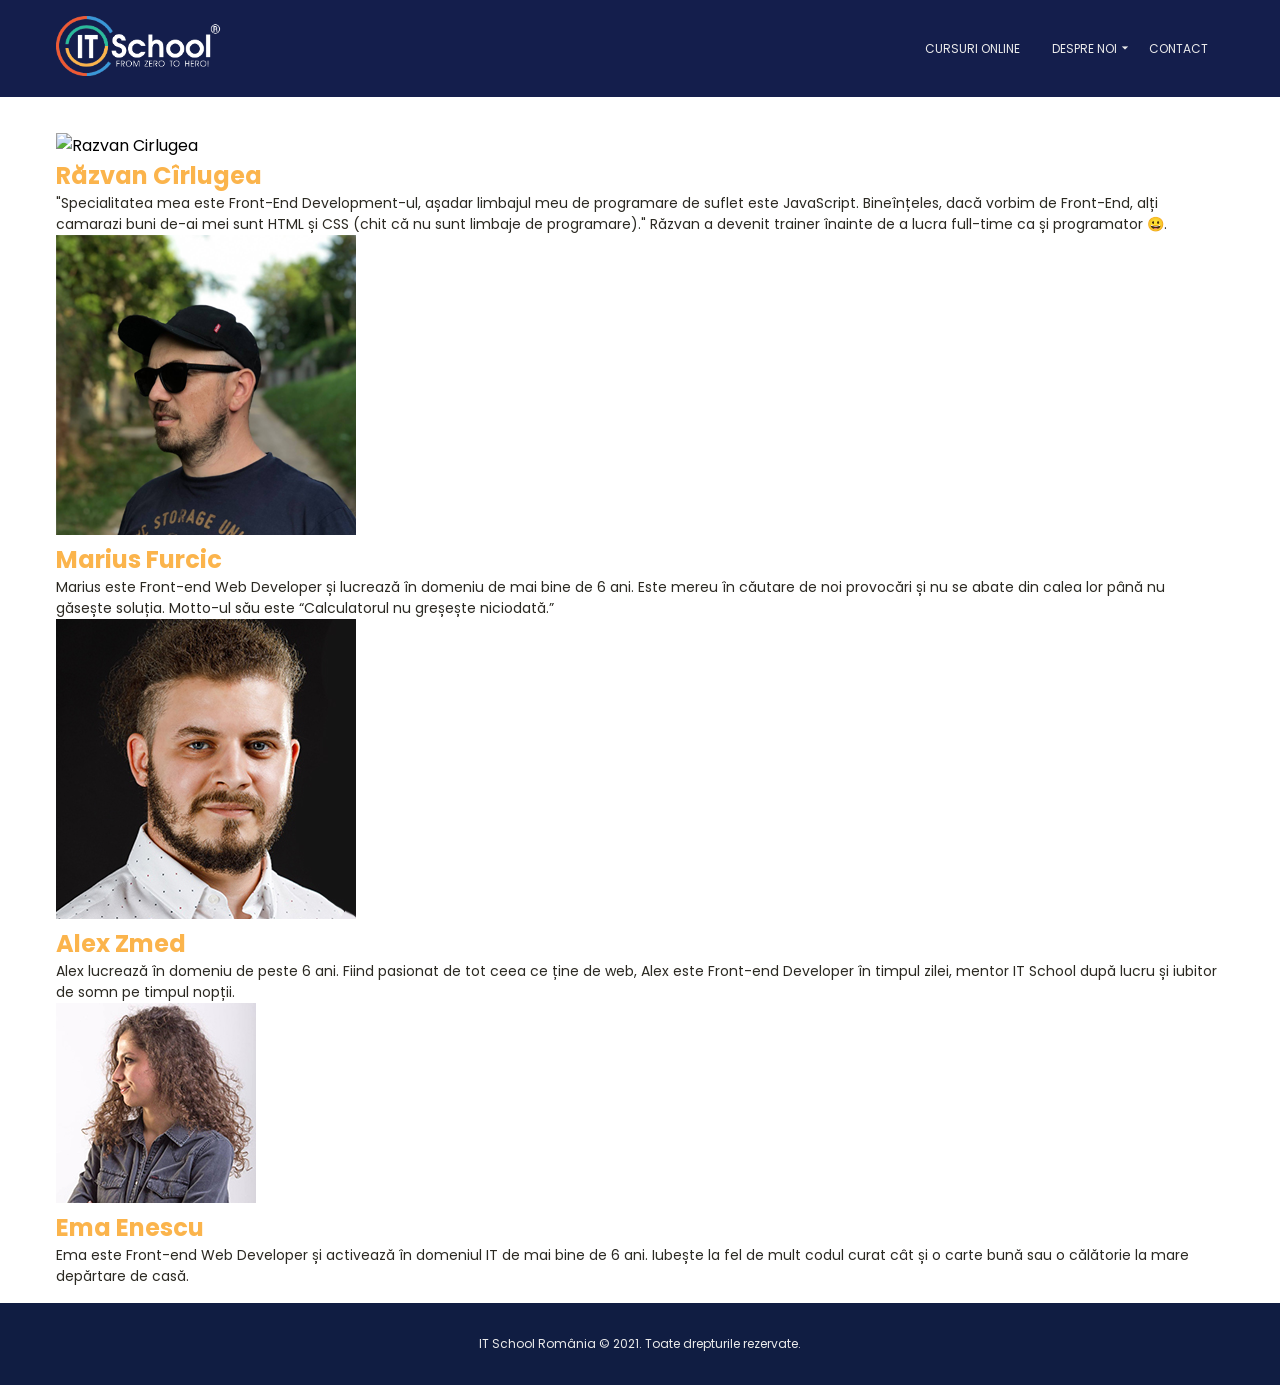
==== pages/about.html @ 5b43c2b0 "Add files via upload" ====
<!DOCTYPE html>
<html lang="en">
  <head>
    <meta charset="UTF-8" />
    <meta http-equiv="X-UA-Compatible" content="IE=edge" />
    <meta name="viewport" content="width=device-width, initial-scale=1.0" />
    <!-- Adaugam metatag-urile pentru Google -->
    <title>Clonă IT School</title>
    <meta name="description" content="O replică a site-ului itschool.ro" />
    <!-- Includem font-urile prima oara -->
    <link rel="preconnect" href="https://fonts.googleapis.com" />
    <link rel="preconnect" href="https://fonts.gstatic.com" crossorigin />
    <link
      href="https://fonts.googleapis.com/css2?family=Poppins:ital,wght@0,400;0,700;1,400&display=swap"
      rel="stylesheet"
    />
    <!-- Pentru iconite -->
    <link
      href="https://fonts.googleapis.com/css2?family=Material+Symbols+Outlined:opsz,wght,FILL,GRAD@24,400,0,0"
      rel="stylesheet"
    />
    <!-- Includem CSS-urile noastre -->
    <link rel="stylesheet" href="../css/main.css" />
    <link rel="stylesheet" href="../css/about.css" />
  </head>
  <body>
    <nav>
      <div class="container">
        <a href="../index.html" class="logo-link">
          <img src="../img/itschool-logo.png" alt="itschool logo" />
        </a>
        <div class="menu-icon-container">
          <!-- Iconita de meniu + checkbox-ul sunt pentru mobile. -->
          <span class="material-symbols-outlined menu-icon"> menu </span>
          <input type="checkbox" />
          <ul>
            <li>
              <a href="courses.html"> Cursuri Online </a>
            </li>
            <li class="about-us">
              <a href="about.html">
                Despre Noi
                <!-- Iconita luata de pe Material Icons. -->
                <span class="material-symbols-outlined arrow-down-icon">
                  arrow_drop_down
                </span>
              </a>
              <!-- Submeniul afisat la hover pe "Despre noi" -->
              <div class="submenu">
                <a href="../index.html">IT School</a>
                <a href="about.html">Despre Noi</a>
              </div>
            </li>
            <li>
              <a href="contact.html"> Contact </a>
            </li>
          </ul>
        </div>
      </div>
    </nav>

    <main>
      <section class="welcome">
        <div class="container">
          <h1>Trainerii IT School</h1>
        </div>
      </section>

      <section class="trainers">
        <div class="container grid">
          <div class="trainers-container">
            <div class="trainer-wrapper">
              <div class="trainer">
                <div class="image-wrapper">
                  <img src="../img/razvan.jpeg" alt="Razvan Cirlugea" />
                </div>
                <h3>Răzvan Cîrlugea</h3>
                <p>
                  "Specialitatea mea este Front-End Development-ul, așadar
                  limbajul meu de programare de suflet este JavaScript.
                  Bineînțeles, dacă vorbim de Front-End, alți camarazi buni
                  de-ai mei sunt HTML și CSS (chit că nu sunt limbaje de
                  programare)." Răzvan a devenit trainer înainte de a lucra
                  full-time ca și programator 😀.
                </p>
              </div>
            </div>
            <div class="trainer-wrapper">
              <div class="trainer">
                <div class="image-wrapper">
                  <img src="../img/marius.png" alt="Marius Furcic" />
                </div>
                <h3>Marius Furcic</h3>
                <p>
                  Marius este Front-end Web Developer și lucrează în domeniu de
                  mai bine de 6 ani. Este mereu în căutare de noi provocări și
                  nu se abate din calea lor până nu găsește soluția. Motto-ul
                  său este “Calculatorul nu greșește niciodată.”
                </p>
              </div>
            </div>
            <div class="trainer-wrapper">
              <div class="trainer">
                <div class="image-wrapper">
                  <img src="../img/alex.jpeg" alt="Alex Zmed" />
                </div>
                <h3>Alex Zmed</h3>
                <p>
                  Alex lucrează în domeniu de peste 6 ani. Fiind pasionat de tot
                  ceea ce ține de web, Alex este Front-end Developer în timpul
                  zilei, mentor IT School după lucru și iubitor de somn pe
                  timpul nopții.
                </p>
              </div>
            </div>
            <div class="trainer-wrapper">
              <div class="trainer">
                <div class="image-wrapper">
                  <img src="../img/ema.jpeg" alt="Ema Enescu" />
                </div>
                <h3>Ema Enescu</h3>
                <p>
                  Ema este Front-end Web Developer și activează în domeniul IT
                  de mai bine de 6 ani. Iubește la fel de mult codul curat cât
                  și o carte bună sau o călătorie la mare depărtare de casă.
                </p>
              </div>
            </div>
          </div>
        </div>
      </section>
    </main>

    <footer>
      <div class="container">
        <p>IT School România © 2021. Toate drepturile rezervate.</p>
      </div>
    </footer>
  </body>
</html>
---- css/main.css ----
/* Adaugam varaibile */
:root {
    --text-primary: #101d42;
    --text-secondary: #fbb44c;
    --text-dark: #2b2922;
    --text-light: #eaeaea;
    --text-white: #ffffff;

    --bg-primary: #141e4c;
    --bg-secondary: #dfedf5;
    --bg-dark: #101d42;
    --bg-light: #ffffff;

    --button-color: #2bb686;

    --fs-large: 1rem;
    --fs-medium: 0.875rem;
    --fs-small: 0.75rem;

    --spacing-xl: 2.625rem;
    --spacing-large: 1.75rem;
    --spacing-medium: 1rem;
    --spacing-small: 0.5rem;
    --spacing-tiny: 0.25rem;

    --mobile-logo-height: 45px;
}

/* Resetam proprietatile default */
* {
    box-sizing: border-box;
}

body, h1, h2, h3, p {
    margin: 0;
    padding: 0;
}

ul {
  list-style-type: none;
  margin: 0;
  padding: 0;
}

a {
    display: block;
    text-decoration: none;
}

/* Resetam stilurile aduagate by default pe mobile */
input[type="submit"] {
    -webkit-appearance: none;
    -moz-appearance: none;
    appearance: none;
    opacity: 1;
}

/* Adaugam proprietati legate de font */
body {
    font-family: 'Poppins', sans-serif;
}

h1 {
    font-size: 3.5rem
}

h2 {
    font-size: 1.75rem;
}

h3 {
    font-size: 1.5rem;
}

p {
    font-size: var(--fs-medium);
}

/* Adaugam proprietati legate de culori */
h1 {
    color: var(--text-light);
}

h2 {
    color: var(--text-primary);
}

h3 {
    color: var(--text-secondary);
}

p {
    color: var(--text-dark);
}

/* Clase reutilizabile */
.container {
    max-width: 1200px;
    min-width: 320px;

    margin: auto;

    padding: var(--spacing-medium);
}

/* Layout */
body {
    display: flex;
    flex-direction: column;

    min-height: 100vh;
}

main {
    flex-grow: 1;
}

/* Stilizeara nav-ului */
nav {
    position: fixed;
    top: 0;

    width: 100%;

    background-color: var(--bg-primary);

    z-index: 2;
}

nav .container {
    display: flex;
    justify-content: space-between;
    align-items: center;
}

nav .logo-link {
    padding: 0;
}

nav img {
    width: auto;
    height: 60px;
}

/* Meniul si checkbox-ul sunt necesare doar pentru versiunea de mobile. */
nav .menu-icon {
    color: var(--text-light);
    display: none;
}

nav input[type="checkbox"] {
    display: none;
}

nav ul {
    display: flex;
}

nav li {
    position: relative;
}

nav a {
    font-size: var(--fs-small);
    /* Transformam textul sa contina doar majuscule.*/
    text-transform: uppercase;

    color: var(--text-light);

    padding: var(--spacing-medium);
}

nav .arrow-down-icon {
    font-size: var(--fs-large);

    /* Daca nu specificam top, left, right sau bottom, elementul va fi pozitionat automat, iar in acest caz il pozitioneaza fix cum trebuie. */
    position: absolute;
}

nav a:hover {
    color: var(--text-secondary);
}

nav .submenu {
    /* Initial, submeniul nu este afisat. Afisarea sa se face la hover pe parinte. */
    display: none;

    position: absolute;
    top: calc(100% - var(--spacing-small));
    left: var(--spacing-medium);

    width: 10rem;
    padding: var(--spacing-tiny) 0;

    background-color: var(--bg-dark);

    z-index: 3;
}

nav .submenu a {
    padding: var(--spacing-tiny) var(--spacing-small);
}

/* Atentie la acest selector! display: block se aplica pe elementul cu clasa submenu, doar atunci cand parintele cu clasa about us are hover! */
nav .about-us:hover .submenu {
    display: block;
}

/* Stilizarea pentru mobile */
@media (max-width: 768px) {
    nav img {
        height: var(--mobile-logo-height);
    }

    /* Ascundem link-urile si afisam iconita de meniu, la pachet cu checkbox-ul.
    De asemenea, ascundem submeniul (intrucat am avea nevoie de JS ca sa-l facem pe mobil) si iconita ce indica prezenta lui. */
    nav ul {
        display: none;
    }

    nav .menu-icon {
        display: block;
    }

    nav .arrow-down-icon {
        display: none;
    }

    nav .about-us:hover .submenu {
        display: none;
    }

    nav .menu-icon-container {
        position: relative;
    }

    /* Un nou tip de selector: sleectam input-ul care are ca atribut type="checkbox." */
    nav input[type="checkbox"] {
        /* Pe mobil checkbox-ul trebuie sa fie prezent pe ecran. */
        display: block;

        /* Practic, punem checkbox-ul deasupra iconitei de meniu. */
        position: absolute;
        top: 0;
        left: 0;

        height: 100%;
        width: 100%;

        /* Atentie, opacity 0 doar ascunde vizual elementul, ele inca este prezent pe ecran.*/
        opacity: 0;

        margin: 0;

        /* Schimbam afisajul cursorului mouse-ului. */
        cursor: pointer;
    }

    /* Doua tipuri noi de selector:
    1. input:checked => elementul este stilizat doar daca checkbox-ul se afla in starea checked.
    2. input:checked ~ ul => aplica CSS-ul doar pe FRATII (de acelasi nivel) lui input:checked aflati SUB el ca ordine. Evident, doar fratii care sunt ul. */
    nav input[type="checkbox"]:checked ~ ul {
        display: block;
        width: 100%;

        /* Cand vrem sa ne pozitionam absolut la viewport, folosim position: fixed. Position: absolute s-ar pozitiona fata de primul element relativ, ceea ce nu ne-ar ajuta. */
        position: fixed;
        /* Unde se afiseaza meniul extins pe mobil? Pai imediat sub nav. Cum calculam cat are nav-ul? Dimensiunea logo-ului + padding. */
        top: calc(var(--mobile-logo-height) + 2 * var(--spacing-medium));
        left: 0;

        background-color: var(--bg-dark);
    }
}


/* Footer */
footer {
    background-color: var(--bg-dark);
}

footer p {
    font-size: var(--fs-small);
    text-align: center;

    color: var(--text-light);

    padding: var(--spacing-medium) 0;
}
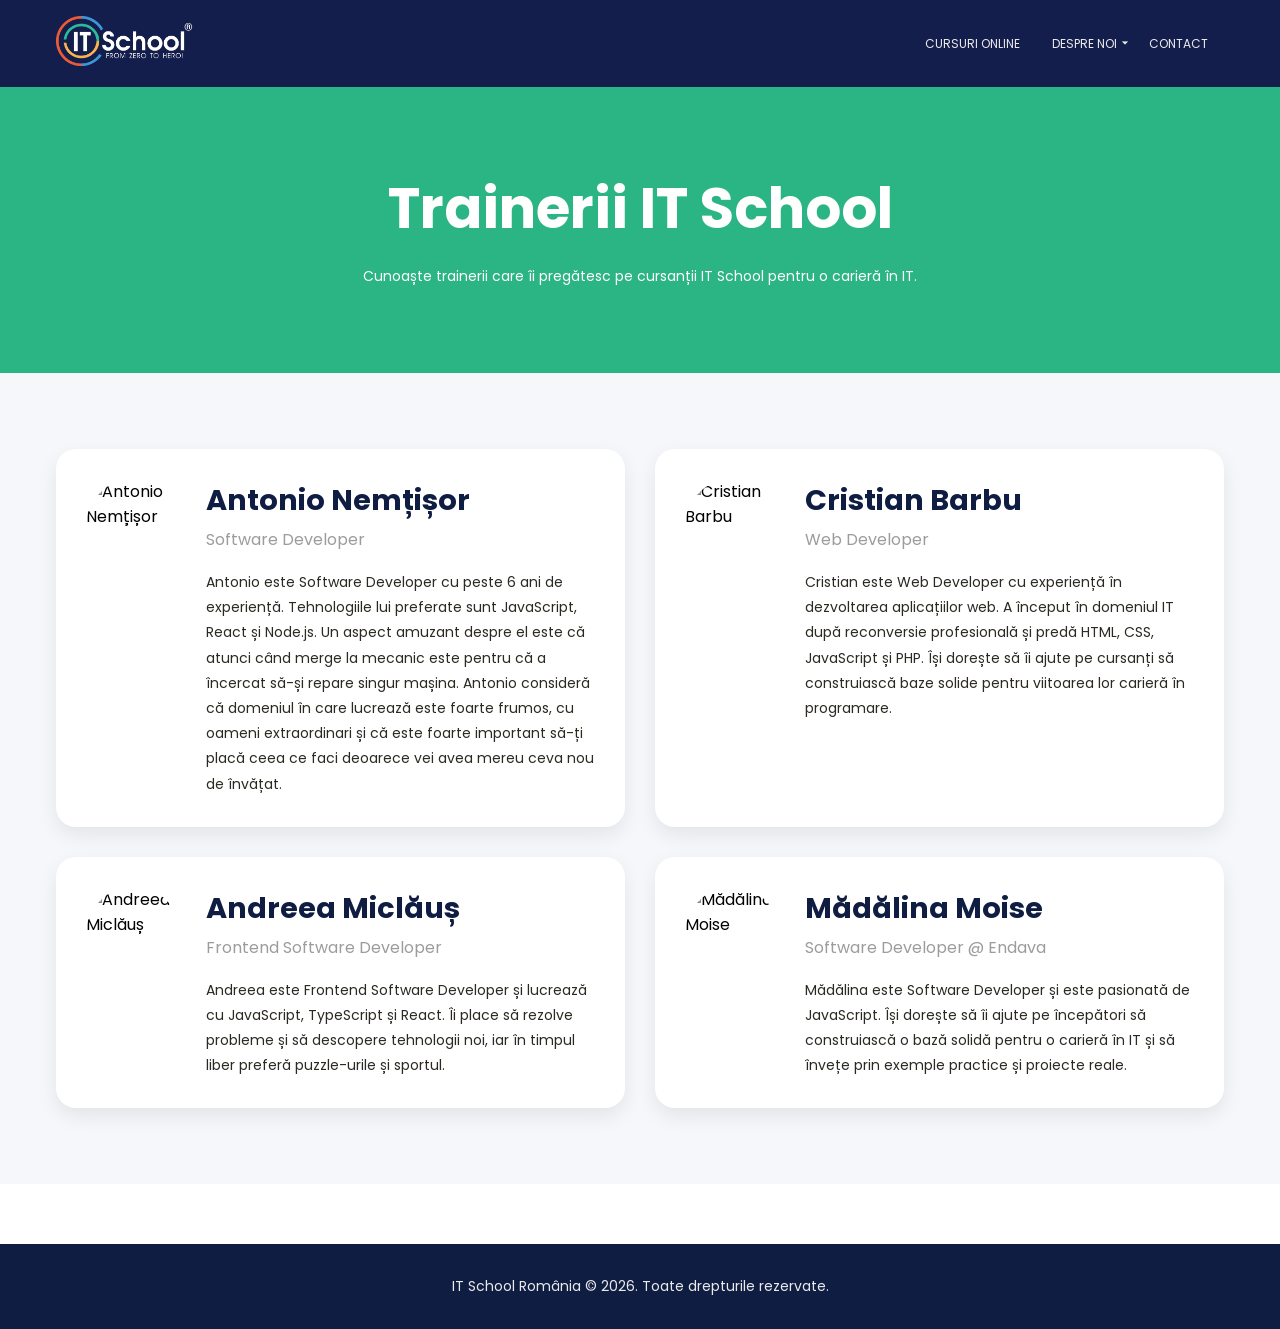
==== commit 43a8e85e: "Add files via upload" ====
--- a/pages/about.html
+++ b/pages/about.html
@@ -1,140 +1,197 @@
-<!DOCTYPE html>
-<html lang="en">
-  <head>
-    <meta charset="UTF-8" />
-    <meta http-equiv="X-UA-Compatible" content="IE=edge" />
-    <meta name="viewport" content="width=device-width, initial-scale=1.0" />
-    <!-- Adaugam metatag-urile pentru Google -->
-    <title>Clonă IT School</title>
-    <meta name="description" content="O replică a site-ului itschool.ro" />
-    <!-- Includem font-urile prima oara -->
-    <link rel="preconnect" href="https://fonts.googleapis.com" />
-    <link rel="preconnect" href="https://fonts.gstatic.com" crossorigin />
-    <link
-      href="https://fonts.googleapis.com/css2?family=Poppins:ital,wght@0,400;0,700;1,400&display=swap"
-      rel="stylesheet"
-    />
-    <!-- Pentru iconite -->
-    <link
-      href="https://fonts.googleapis.com/css2?family=Material+Symbols+Outlined:opsz,wght,FILL,GRAD@24,400,0,0"
-      rel="stylesheet"
-    />
-    <!-- Includem CSS-urile noastre -->
-    <link rel="stylesheet" href="../css/main.css" />
-    <link rel="stylesheet" href="../css/about.css" />
-  </head>
-  <body>
-    <nav>
-      <div class="container">
-        <a href="../index.html" class="logo-link">
-          <img src="../img/itschool-logo.png" alt="itschool logo" />
-        </a>
-        <div class="menu-icon-container">
-          <!-- Iconita de meniu + checkbox-ul sunt pentru mobile. -->
-          <span class="material-symbols-outlined menu-icon"> menu </span>
-          <input type="checkbox" />
-          <ul>
-            <li>
-              <a href="courses.html"> Cursuri Online </a>
-            </li>
-            <li class="about-us">
-              <a href="about.html">
-                Despre Noi
-                <!-- Iconita luata de pe Material Icons. -->
-                <span class="material-symbols-outlined arrow-down-icon">
-                  arrow_drop_down
-                </span>
-              </a>
-              <!-- Submeniul afisat la hover pe "Despre noi" -->
-              <div class="submenu">
-                <a href="../index.html">IT School</a>
-                <a href="about.html">Despre Noi</a>
-              </div>
-            </li>
-            <li>
-              <a href="contact.html"> Contact </a>
-            </li>
-          </ul>
-        </div>
-      </div>
-    </nav>
-
-    <main>
-      <section class="welcome">
-        <div class="container">
-          <h1>Trainerii IT School</h1>
-        </div>
-      </section>
-
-      <section class="trainers">
-        <div class="container grid">
-          <div class="trainers-container">
-            <div class="trainer-wrapper">
-              <div class="trainer">
-                <div class="image-wrapper">
-                  <img src="../img/razvan.jpeg" alt="Razvan Cirlugea" />
-                </div>
-                <h3>Răzvan Cîrlugea</h3>
-                <p>
-                  "Specialitatea mea este Front-End Development-ul, așadar
-                  limbajul meu de programare de suflet este JavaScript.
-                  Bineînțeles, dacă vorbim de Front-End, alți camarazi buni
-                  de-ai mei sunt HTML și CSS (chit că nu sunt limbaje de
-                  programare)." Răzvan a devenit trainer înainte de a lucra
-                  full-time ca și programator 😀.
-                </p>
-              </div>
-            </div>
-            <div class="trainer-wrapper">
-              <div class="trainer">
-                <div class="image-wrapper">
-                  <img src="../img/marius.png" alt="Marius Furcic" />
-                </div>
-                <h3>Marius Furcic</h3>
-                <p>
-                  Marius este Front-end Web Developer și lucrează în domeniu de
-                  mai bine de 6 ani. Este mereu în căutare de noi provocări și
-                  nu se abate din calea lor până nu găsește soluția. Motto-ul
-                  său este “Calculatorul nu greșește niciodată.”
-                </p>
-              </div>
-            </div>
-            <div class="trainer-wrapper">
-              <div class="trainer">
-                <div class="image-wrapper">
-                  <img src="../img/alex.jpeg" alt="Alex Zmed" />
-                </div>
-                <h3>Alex Zmed</h3>
-                <p>
-                  Alex lucrează în domeniu de peste 6 ani. Fiind pasionat de tot
-                  ceea ce ține de web, Alex este Front-end Developer în timpul
-                  zilei, mentor IT School după lucru și iubitor de somn pe
-                  timpul nopții.
-                </p>
-              </div>
-            </div>
-            <div class="trainer-wrapper">
-              <div class="trainer">
-                <div class="image-wrapper">
-                  <img src="../img/ema.jpeg" alt="Ema Enescu" />
-                </div>
-                <h3>Ema Enescu</h3>
-                <p>
-                  Ema este Front-end Web Developer și activează în domeniul IT
-                  de mai bine de 6 ani. Iubește la fel de mult codul curat cât
-                  și o carte bună sau o călătorie la mare depărtare de casă.
-                </p>
-              </div>
-            </div>
-          </div>
-        </div>
-      </section>
-    </main>
-
-    <footer>
-      <div class="container">
-        <p>IT School România © 2021. Toate drepturile rezervate.</p>
-      </div>
-    </footer>
-  </body>
-</html>
+<!DOCTYPE html>
+<html lang="en">
+
+<head>
+    <meta charset="UTF-8">
+    <meta name="viewport" content="width=device-width, initial-scale=1.0">
+
+    <title>Trainerii IT School</title>
+
+    <meta name="description" content="Trainerii IT School">
+
+    <!-- Google Fonts -->
+    <link rel="preconnect" href="https://fonts.googleapis.com">
+    <link rel="preconnect" href="https://fonts.gstatic.com" crossorigin>
+    <link href="https://fonts.googleapis.com/css2?family=Poppins:wght@300;400;500;600;700&display=swap" rel="stylesheet">
+
+    <!-- Material Symbols -->
+    <link rel="stylesheet" href="https://fonts.googleapis.com/css2?family=Material+Symbols+Outlined:opsz,wght,FILL,GRAD@24,400,0,0">
+
+    <!-- CSS -->
+    <link rel="stylesheet" href="../css/main.css">
+    <link rel="stylesheet" href="../css/about.css">
+</head>
+
+<body>
+
+    <!-- NAVBAR -->
+    <nav>
+        <div class="container">
+
+            <!-- Logo-ul ramane in acelasi folder ../imagini/itschool-logo.png -->
+            <a href="../index.html" class="logo-link">
+                <img src="../img/itschool-logo.png" alt="IT School">
+            </a>
+
+            <div class="menu-icon-container">
+
+                <span class="material-symbols-outlined menu-icon">
+                    menu
+                </span>
+
+                <input type="checkbox">
+
+                <ul>
+                    <li>
+                        <a href="courses.html">
+                            Cursuri online
+                        </a>
+                    </li>
+                    
+                    <li class="about-us">
+                        <a href="#" id="despre-noi-btn">
+                            DESPRE NOI
+                            <span class="material-symbols-outlined arrow-down-icon">
+                                arrow_drop_down
+                            </span>
+                        </a>
+
+                        <div class="submenu" id="despre-noi-submenu">
+                            <a href="../index.html">IT SCHOOL</a>
+                           
+                            <a href="about.html">Despre noi</a>      
+                        </div>
+                    </li>
+
+                    <li>
+                        <a href="contact.html">
+                            Contact
+                        </a>
+                    </li>
+                </ul>
+
+            </div>
+        </div>
+    </nav>
+
+    <!-- HERO -->
+    <section class="hero hero-green">
+        <div class="container">
+            <h1>Trainerii IT School</h1>
+            <p>
+                Cunoaște trainerii care îi pregătesc pe cursanții IT School
+                pentru o carieră în IT.
+            </p>
+        </div>
+    </section>
+
+    <!-- TRAINERS -->
+    <section class="trainers">
+        <div class="container">
+            <div class="trainers-grid">
+
+                <!-- Trainer 1 -->
+                <article class="trainer-card">
+                    <!-- Corectat calea către folderul cu imagini separat de img-uri -->
+                    <img src="../imagini/poza 1.png" alt="Antonio Nemțișor">
+                    <div class="trainer-info">
+                        <h2>Antonio Nemțișor</h2>
+                        <h3>Software Developer</h3>
+                        <p>
+                            Antonio este Software Developer cu peste 6 ani de
+                            experiență. Tehnologiile lui preferate sunt JavaScript,
+                            React și Node.js. Un aspect amuzant despre el este că
+                            atunci când merge la mecanic este pentru că a încercat
+                            să-și repare singur mașina. Antonio consideră că
+                            domeniul în care lucrează este foarte frumos,
+                            cu oameni extraordinari și că este foarte important
+                            să-ți placă ceea ce faci deoarece vei avea mereu
+                            ceva nou de învățat.
+                        </p>
+                    </div>
+                </article>
+
+                <!-- Trainer 2 -->
+                <article class="trainer-card">
+                   
+                    <img src="../imagini/img 2.png" alt="Cristian Barbu">
+                    <div class="trainer-info">
+                        <h2>Cristian Barbu</h2>
+                        <h3>Web Developer</h3>
+                        <p>
+                            Cristian este Web Developer cu experiență în
+                            dezvoltarea aplicațiilor web. A început în domeniul IT
+                            după reconversie profesională și predă HTML, CSS,
+                            JavaScript și PHP. Își dorește să îi ajute pe cursanți
+                            să construiască baze solide pentru viitoarea lor
+                            carieră în programare.
+                        </p>
+                    </div>
+                </article>
+
+                <!-- Trainer 3 -->
+                <article class="trainer-card">
+                   
+                    <img src="../imagini/img 3.png" alt="Andreea Miclăuș">
+                    <div class="trainer-info">
+                        <h2>Andreea Miclăuș</h2>
+                        <h3>Frontend Software Developer</h3>
+                        <p>
+                            Andreea este Frontend Software Developer și lucrează
+                            cu JavaScript, TypeScript și React. Îi place să
+                            rezolve probleme și să descopere tehnologii noi,
+                            iar în timpul liber preferă puzzle-urile și sportul.
+                        </p>
+                    </div>
+                </article>
+
+                <!-- Trainer 4 -->
+                <article class="trainer-card">
+                    
+                    <img src="../imagini/img 4.png" alt="Mădălina Moise">
+                    <div class="trainer-info">
+                        <h2>Mădălina Moise</h2>
+                        <h3>Software Developer @ Endava</h3>
+                        <p>
+                            Mădălina este Software Developer și este pasionată de
+                            JavaScript. Își dorește să îi ajute pe începători să
+                            construiască o bază solidă pentru o carieră în IT și
+                            să învețe prin exemple practice și proiecte reale.
+                        </p>
+                    </div>
+                </article>
+
+            </div>
+        </div>
+    </section>
+
+    <!-- FOOTER -->
+    <footer>
+        <div class="container">
+            <p>IT School România © 2026. Toate drepturile rezervate.</p>
+        </div>
+    </footer>
+
+    <!-- SCRIPT MENIU -->
+    <script>
+        document.addEventListener('DOMContentLoaded', () => {
+            const btnDespreNoi = document.getElementById('despre-noi-btn');
+            const submeniu = document.getElementById('despre-noi-submenu');
+
+            if (btnDespreNoi && submeniu) {
+                btnDespreNoi.addEventListener('click', (event) => {
+                    event.preventDefault(); 
+                    submeniu.classList.toggle('show'); 
+                });
+
+                document.addEventListener('click', (event) => {
+                    if (!btnDespreNoi.contains(event.target) && !submeniu.contains(event.target)) {
+                        submeniu.classList.remove('show');
+                    }
+                });
+            }
+        });
+    </script>
+
+</body>
+</html>
--- a/css/main.css
+++ b/css/main.css
@@ -273,6 +273,38 @@
     }
 }
 
+/* ========================================
+   BUTOANE UNIFORME – se aplică pe toate paginile
+   ======================================== */
+.btn,
+.btn-details,
+.submit-btn,
+.cta-button,
+.btn-primary {
+    display: inline-block;
+    padding: 12px 20px;
+    font-size: 14px;
+    font-weight: 600;
+    border-radius: 6px;
+    border: none;
+    background-color: var(--bg-primary);
+    color: #ffffff;
+    text-decoration: none;
+    cursor: pointer;
+    font-family: 'Poppins', sans-serif;
+    text-align: center;
+    line-height: 1.4;
+    box-sizing: border-box;
+    transition: background-color 0.3s ease;
+}
+
+.btn:hover,
+.btn-details:hover,
+.submit-btn:hover,
+.cta-button:hover,
+.btn-primary:hover {
+    background-color: var(--button-color);
+}
 
 /* Footer */
 footer {
@@ -286,4 +318,4 @@
     color: var(--text-light);
 
     padding: var(--spacing-medium) 0;
-}
+}
--- a/css/about.css
+++ b/css/about.css
@@ -0,0 +1,362 @@
+/* ===========================
+   VARIABILE
+=========================== */
+:root {
+    --text-primary: #101d42;
+    --text-secondary: #fbb44c;
+    --text-dark: #2b2922;
+    --text-light: #eaeaea;
+    --text-white: #ffffff;
+
+    --bg-primary: #141e4c;
+    --bg-secondary: #dfedf5;
+    --bg-dark: #101d42;
+    --bg-light: #ffffff;
+
+    --button-color: #2bb585;
+
+    --fs-large: 1rem;
+    --fs-medium: 0.875rem;
+    --fs-small: 0.75rem;
+
+    --spacing-xl: 2.625rem;
+    --spacing-large: 1.75rem;
+    --spacing-medium: 1rem;
+    --spacing-small: 0.5rem;
+    --spacing-tiny: 0.25rem;
+
+    --mobile-logo-height: 45px;
+}
+
+/* ===========================
+   RESET
+=========================== */
+* {
+    box-sizing: border-box;
+}
+
+body {
+    font-family: "Poppins", sans-serif;
+    display: flex;
+    flex-direction: column;
+    min-height: 100vh;
+    margin: 0;
+}
+
+h1 {
+    font-size: 3.5rem;
+    color: var(--text-light);
+}
+h2 {
+    font-size: 1.75rem;
+    color: var(--text-primary);
+}
+h3 {
+    font-size: 1.5rem;
+    color: var(--text-secondary);
+}
+
+p {
+    font-size: var(--fs-medium);
+    color: var(--text-dark);
+    margin: 0;
+    padding: 0;
+}
+
+ul {
+    list-style-type: none;
+    margin: 0;
+    padding: 0;
+}
+
+a {
+    display: block;
+    text-decoration: none;
+}
+
+input[type="submit"] {
+    -webkit-appearance: none;
+    -moz-appearance: none;
+    appearance: none;
+    opacity: 1;
+}
+
+/* ===========================
+   CLASE REUTILIZABILE
+=========================== */
+.container {
+    max-width: 1200px;
+    min-width: 320px;
+    margin: auto;
+    padding: var(--spacing-medium);
+}
+
+/* ===========================
+   NAVIGATION
+=========================== */
+nav {
+    position: fixed;
+    top: 0;
+    width: 100%;
+    background-color: var(--bg-primary);
+    z-index: 2;
+}
+
+nav .container {
+    display: flex;
+    justify-content: space-between;
+    align-items: center;
+}
+
+nav .logo-link {
+    padding: 0;
+}
+
+nav img {
+    width: auto;
+    height: 50px;
+}
+
+nav .menu-icon {
+    color: var(--text-light);
+    display: none;
+}
+
+nav input[type="checkbox"] {
+    display: none;
+}
+
+nav ul {
+    display: flex;
+}
+
+nav li {
+    position: relative;
+}
+
+nav a {
+    font-size: var(--fs-small);
+    text-transform: uppercase;
+    color: var(--text-light);
+    padding: var(--spacing-medium);
+}
+
+nav .arrow-down-icon {
+    font-size: var(--fs-large);
+    position: absolute;
+}
+
+nav a:hover {
+    color: var(--text-white);
+}
+
+/* Submeniul trebuie să fie ascuns inițial */
+nav .submenu {
+    display: none; 
+    position: absolute;
+    top: calc(100% - var(--spacing-small));
+    left: var(--spacing-medium);
+    width: 10rem;
+    padding: var(--spacing-tiny) 0;
+    background-color: var(--bg-dark);
+    z-index: 3;
+}
+
+/* REGULA MAGICĂ: Fără ea, meniul nu apare la click! */
+nav .submenu.show {
+    display: block;
+}
+
+/* ===========================
+   FOOTER
+=========================== */
+footer {
+    background-color: var(--bg-dark);
+    margin-top: 60px; /* din noul CSS */
+}
+
+footer p {
+    font-size: var(--spacing-small);
+    text-align: center;
+    color: var(--text-light);
+    padding: var(--spacing-medium);
+}
+
+/* ===========================
+   HERO (nou)
+=========================== */
+.hero {
+    margin-top: 80px;
+    background-color: var(--bg-primary);
+    padding: 70px 0;
+    text-align: center;
+    display: flex;
+    flex-direction: column;
+    justify-content: center;
+    align-items: center;
+}
+
+.hero h1 {
+    color: var(--text-white);
+    margin-bottom: 15px;
+    width: 100%;
+}
+
+.hero p {
+    color: var(--text-white);
+    max-width: 700px;
+    margin: 0 auto;
+}
+
+/* Modificator pentru Hero-ul verde de pe alte pagini */
+.hero.hero-green {
+    background-color: var(--button-color); /* Aceasta este variabila mea pentru verde */
+    min-height: 250px;
+}
+/* ===========================
+   TRAINERS (nou)
+=========================== */
+.trainers {
+    background-color: #f5f7fb;
+    padding: 60px 0;
+}
+
+.trainers-grid {
+    display: grid;
+    grid-template-columns: repeat(2, 1fr);
+    gap: 30px;
+}
+
+/* ===========================
+   CARD TRAINER (nou)
+=========================== */
+.trainer-card {
+    display: flex;
+    align-items: flex-start;
+    background-color: #ffffff;
+    padding: 30px;
+    border-radius: 20px;
+    box-shadow: 0 8px 20px rgba(0, 0, 0, 0.08);
+    transition: 0.3s;
+}
+
+.trainer-card:hover {
+    transform: translateY(-6px);
+}
+
+.trainer-card img {
+    width: 95px;
+    height: 95px;
+    border-radius: 50%;
+    object-fit: cover;
+    margin-right: 25px;
+    flex-shrink: 0;
+}
+
+.trainer-info {
+    flex: 1;
+}
+
+.trainer-info h2 {
+    margin: 0 0 5px;
+    color: var(--text-primary);
+    font-size: 1.8rem;
+}
+
+.trainer-info h3 {
+    margin: 0 0 18px;
+    color: #9c9c9c;
+    font-size: 1rem;
+    font-weight: 400;
+}
+
+.trainer-info p {
+    line-height: 1.8;
+}
+
+/* ===========================
+   MEDIA QUERIES (unificate)
+=========================== */
+
+/* Tablete și ecrane mai mici de 992px */
+@media (max-width: 992px) {
+    .trainers-grid {
+        grid-template-columns: 1fr;
+    }
+}
+
+/* Mobil (max-width: 768px) – combinăm stilurile pentru nav și conținut */
+@media (max-width: 768px) {
+    /* NAV */
+    nav img {
+        height: var(--mobile-logo-height);
+    }
+    nav ul {
+        display: none;
+    }
+    nav .menu-icon {
+        display: block;
+    }
+    nav .arrow-down-icon {
+        display: none;
+    }
+
+    nav .menu-icon-container {
+        position: relative;
+    }
+    nav input[type="checkbox"] {
+        display: block;
+        position: absolute;
+        top: 0;
+        left: 0;
+        height: 100%;
+        width: 100%;
+        opacity: 0;
+        margin: 0;
+        cursor: pointer;
+    }
+    nav input[type="checkbox"]:checked ~ ul {
+        display: block;
+        width: 100%;
+        position: fixed;
+        top: calc(var(--mobile-logo-height) + 2 * var(--spacing-medium));
+        left: 0;
+        background-color: var(--bg-dark);
+    }
+
+    /* HERO */
+    .hero {
+        padding: 50px 20px;
+    }
+    .hero h1 {
+        font-size: 2.5rem;
+    }
+
+    /* CARD TRAINER */
+    .trainer-card {
+        flex-direction: column;
+        text-align: center;
+    }
+    .trainer-card img {
+        margin: 0 auto 20px;
+    }
+    .trainer-info h2 {
+        font-size: 1.5rem;
+    }
+}
+
+/* Telefoane foarte mici (max-width: 480px) */
+@media (max-width: 480px) {
+    .hero h1 {
+        font-size: 2rem;
+    }
+    .trainer-card {
+        padding: 20px;
+    }
+}
+footer p {
+    font-size: var(--fs-medium); /* Am schimbat în variabila pentru font */
+    text-align: center;
+    color: var(--text-light);
+    padding: var(--spacing-medium);
+}
